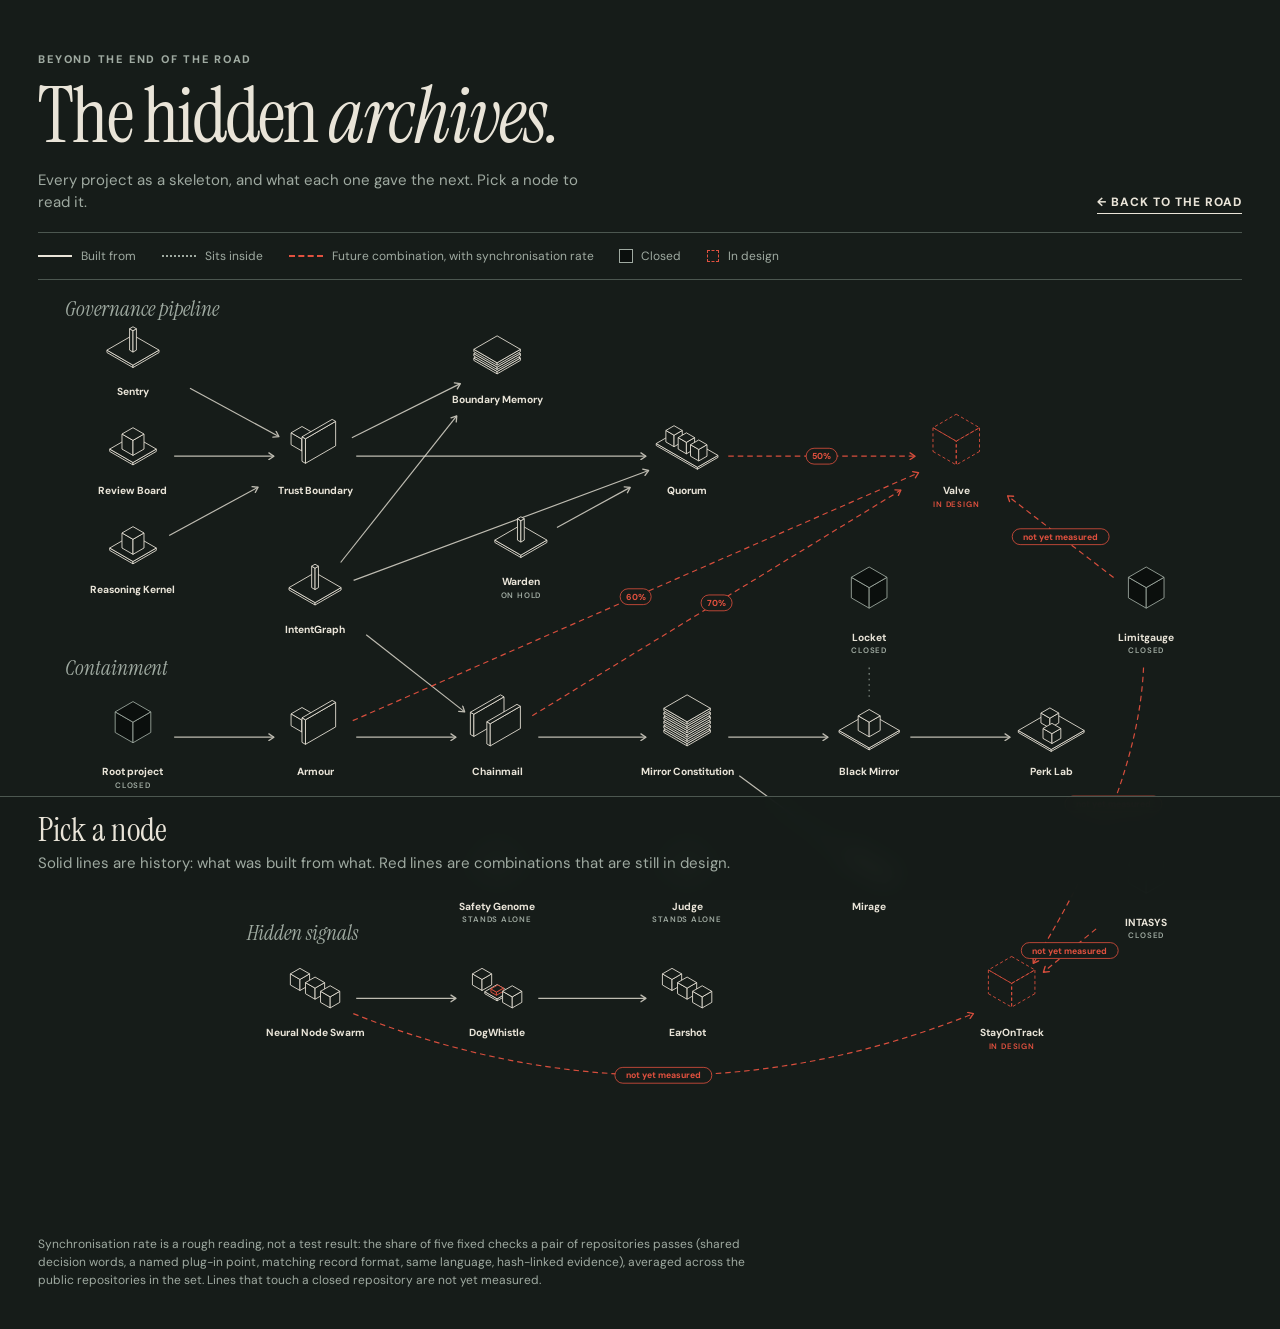
==== archives/index.html @ a4998547 "Add the hidden archives map, the siren button and the rewind - New page at /archives/: every project" ====
<!doctype html>
<html lang="en"><head><meta charset="utf-8"><meta name="viewport" content="width=device-width,initial-scale=1"><title>The hidden archives — Rick Clinton</title>
<meta name="description" content="How the projects connect: what was built from what, and what is still in design."><meta name="robots" content="noindex">
<link rel="icon" type="image/png" href="../favicon.png">
<link rel="preconnect" href="https://fonts.googleapis.com"><link rel="preconnect" href="https://fonts.gstatic.com" crossorigin><link href="https://fonts.googleapis.com/css2?family=DM+Sans:wght@400;500;600;700;800&family=Instrument+Serif:ital@0;1&display=swap" rel="stylesheet">
<style>
:root{--bg:#161C19;--panel:#1E2724;--bone:#E9E4D8;--soft:#9FAAA1;--line:#4C5750;--red:#E2513F;--serif:"Instrument Serif",Georgia,serif;--sans:"DM Sans",Arial,sans-serif}
*{box-sizing:border-box}html{background:var(--bg)}body{margin:0;color:var(--bone);font:400 15px/1.5 var(--sans);-webkit-font-smoothing:antialiased}
a{color:inherit}.wrap{max-width:1560px;margin:0 auto;padding:0 clamp(18px,3vw,40px)}
header{padding:clamp(28px,4vw,56px) 0 18px;display:grid;grid-template-columns:minmax(0,1fr) auto;gap:24px;align-items:end}
.kicker{font-size:11px;font-weight:800;letter-spacing:.16em;text-transform:uppercase;color:var(--soft);margin:0 0 12px}
h1{font:400 clamp(40px,6vw,84px)/.95 var(--serif);letter-spacing:-.025em;margin:0}h1 em{font-style:italic}
.lede{max-width:54ch;color:var(--soft);margin:16px 0 0}
.back{font-size:12px;font-weight:800;letter-spacing:.08em;text-transform:uppercase;text-decoration:none;border-bottom:1px solid currentColor;padding-bottom:2px;white-space:nowrap}.back:hover{color:var(--red)}
.legend{display:flex;flex-wrap:wrap;gap:8px 26px;padding:14px 0;border-top:1px solid var(--line);border-bottom:1px solid var(--line);font-size:12px;color:var(--soft)}
.legend span{display:inline-flex;align-items:center;gap:9px}.legend i{display:inline-block;width:34px;height:0;border-top:2px solid var(--bone)}
.legend i.red{border-top:2px dashed var(--red)}.legend i.dot{border-top:2px dotted var(--soft)}.legend i.sq{width:12px;height:12px;border:0;background:#0B0F0D;outline:1px solid var(--soft)}.legend i.pl{width:12px;height:12px;border:1.5px dashed var(--red)}
.stage{overflow-x:auto;margin:6px 0 0;-webkit-overflow-scrolling:touch}
svg.map{display:block;width:100%;min-width:1040px;height:auto}
.bone{fill:var(--bg);stroke:var(--bone);stroke-width:1.1;stroke-linejoin:round}.bone.hot{stroke:var(--red)}
.bone.shut{fill:#0B0F0D;stroke:var(--soft)}.bone.plan{fill:none;stroke:var(--red);stroke-dasharray:4 3}
.edge{fill:none;stroke:var(--bone);stroke-width:1.5;opacity:.8}.edge.inside{stroke:var(--soft);stroke-dasharray:2 5}
.edge.plan{stroke:var(--red);stroke-dasharray:7 5;opacity:.95}
.rate-bg{fill:var(--bg);stroke:var(--red);stroke-width:1}.rate{font:700 11px var(--sans);fill:var(--red)}
.name{font:700 13px var(--sans);fill:var(--bone)}.tag{font:600 10px var(--sans);fill:var(--soft);letter-spacing:.1em;text-transform:uppercase}
.node.plan .tag{fill:var(--red)}.thread{font:400 26px var(--serif);fill:var(--soft);font-style:italic}
.hit{fill:transparent}.node{cursor:pointer;outline:none}
.node:hover .bone:not(.shut),.node:focus-visible .bone:not(.shut),.node.is-on .bone:not(.shut){stroke-width:1.9}
.node:focus-visible .hit,.node.is-on .hit{stroke:var(--soft);stroke-width:1;stroke-dasharray:3 4}
.map.has-focus .node:not(.is-on):not(.is-near),.map.has-focus .edge:not(.is-near),.map.has-focus .planned:not(.is-near){opacity:.22}
.node,.edge,.planned{transition:opacity .25s ease}
.readout{position:sticky;bottom:0;background:rgba(22,28,25,.94);backdrop-filter:blur(10px);border-top:1px solid var(--line);padding:16px 0 20px;min-height:104px}
.readout .wrap{display:grid;grid-template-columns:minmax(0,1fr) auto;gap:8px 28px;align-items:center}
.readout h2{font:400 clamp(24px,2.6vw,34px)/1.05 var(--serif);margin:0}.readout h2 small{font:700 10px var(--sans);letter-spacing:.12em;text-transform:uppercase;color:var(--soft);margin-left:12px;vertical-align:middle}
.readout p{margin:4px 0 0;color:var(--soft);max-width:80ch}.readout a{font-size:12px;font-weight:800;letter-spacing:.08em;text-transform:uppercase;text-decoration:none;border-bottom:1px solid currentColor;padding-bottom:2px;white-space:nowrap}.readout a:hover{color:var(--red)}
.readout a[hidden]{display:none}
footer{padding:22px 0 40px;color:var(--soft);font-size:12px;max-width:92ch}
@media (prefers-reduced-motion:no-preference){.node{animation:rise .6s cubic-bezier(.2,.8,.2,1) both;animation-delay:calc(var(--i)*38ms)}@keyframes rise{from{opacity:0;transform:translateY(10px)}to{opacity:1;transform:none}}}
@media(max-width:640px){header{grid-template-columns:1fr}.readout .wrap{grid-template-columns:1fr}}
</style></head><body>
<div class="wrap"><header><div><p class="kicker">Beyond the end of the road</p><h1>The hidden <em>archives.</em></h1>
<p class="lede">Every project as a skeleton, and what each one gave the next. Pick a node to read it.</p></div><a class="back" href="../">← Back to the road</a></header>
<div class="legend"><span><i></i>Built from</span><span><i class="dot"></i>Sits inside</span><span><i class="red"></i>Future combination, with synchronisation rate</span><span><i class="sq"></i>Closed</span><span><i class="pl"></i>In design</span></div></div>
<div class="wrap"><div class="stage"><svg class="map" viewBox="0 0 1520 1040" role="group" aria-label="Map of how the projects connect">
<defs><marker id="arr" viewBox="0 0 10 10" refX="8" refY="5" markerWidth="7" markerHeight="7" orient="auto"><path d="M2 1L8 5L2 9" fill="none" stroke="#E9E4D8" stroke-width="1.6" stroke-linecap="round" stroke-linejoin="round"/></marker>
<marker id="arr-red" viewBox="0 0 10 10" refX="8" refY="5" markerWidth="7" markerHeight="7" orient="auto"><path d="M2 1L8 5L2 9" fill="none" stroke="#E2513F" stroke-width="1.6" stroke-linecap="round" stroke-linejoin="round"/></marker></defs>
<text class="thread" x="34" y="38">Governance pipeline</text><text class="thread" x="34" y="492">Containment</text><text class="thread" x="264" y="826">Hidden signals</text>
<line class="edge built" data-a="sentry" data-b="trust" x1="192.0" y1="129.2" x2="304.3" y2="190.2" marker-end="url(#arr)"/>
<line class="edge built" data-a="review" data-b="trust" x1="172.0" y1="215.0" x2="298.0" y2="215.0" marker-end="url(#arr)"/>
<line class="edge built" data-a="kernel" data-b="trust" x1="165.7" y1="315.2" x2="278.0" y2="254.2" marker-end="url(#arr)"/>
<line class="edge built" data-a="trust" data-b="memory" x1="396.5" y1="191.7" x2="533.5" y2="123.3" marker-end="url(#arr)"/>
<line class="edge built" data-a="intent" data-b="memory" x1="382.3" y1="349.3" x2="529.0" y2="164.2" marker-end="url(#arr)"/>
<line class="edge built" data-a="trust" data-b="quorum" x1="402.0" y1="215.0" x2="768.0" y2="215.0" marker-end="url(#arr)"/>
<line class="edge built" data-a="intent" data-b="quorum" x1="398.7" y1="371.9" x2="771.3" y2="233.1" marker-end="url(#arr)"/>
<line class="edge built" data-a="warden" data-b="quorum" x1="655.6" y1="305.0" x2="748.1" y2="254.4" marker-end="url(#arr)"/>
<line class="edge built" data-a="root" data-b="armour" x1="172.0" y1="570.0" x2="298.0" y2="570.0" marker-end="url(#arr)"/>
<line class="edge built" data-a="armour" data-b="chainmail" x1="402.0" y1="570.0" x2="528.0" y2="570.0" marker-end="url(#arr)"/>
<line class="edge built" data-a="intent" data-b="chainmail" x1="414.6" y1="440.5" x2="539.0" y2="538.0" marker-end="url(#arr)"/>
<line class="edge built" data-a="chainmail" data-b="constitution" x1="632.0" y1="570.0" x2="768.0" y2="570.0" marker-end="url(#arr)"/>
<line class="edge built" data-a="constitution" data-b="blackmirror" x1="872.0" y1="570.0" x2="998.0" y2="570.0" marker-end="url(#arr)"/>
<line class="edge built" data-a="blackmirror" data-b="perk" x1="1102.0" y1="570.0" x2="1228.0" y2="570.0" marker-end="url(#arr)"/>
<line class="edge built" data-a="constitution" data-b="mirage" x1="885.9" y1="618.7" x2="1008.2" y2="709.1" marker-end="url(#arr)"/>
<line class="edge built" data-a="swarm" data-b="dogwhistle" x1="402.0" y1="900.0" x2="528.0" y2="900.0" marker-end="url(#arr)"/>
<line class="edge built" data-a="dogwhistle" data-b="earshot" x1="632.0" y1="900.0" x2="768.0" y2="900.0" marker-end="url(#arr)"/>
<line class="edge inside" data-a="locket" data-b="blackmirror" x1="1050.0" y1="482.0" x2="1050.0" y2="520.0"/>
<g class="planned" data-a="quorum" data-b="valve"><path class="edge plan" d="M872.0 215.0 L1108.0 215.0" marker-end="url(#arr-red)"/><rect class="rate-bg" x="970.4" y="205.0" width="39.2" height="20" rx="10"/><text class="rate" x="990.0" y="219.0" text-anchor="middle">50%</text></g>
<g class="planned" data-a="armour" data-b="valve"><path class="edge plan" d="M397.6 549.1 L1112.4 235.9" marker-end="url(#arr-red)"/><rect class="rate-bg" x="735.4" y="382.5" width="39.2" height="20" rx="10"/><text class="rate" x="755.0" y="396.5" text-anchor="middle">60%</text></g>
<g class="planned" data-a="chainmail" data-b="valve"><path class="edge plan" d="M624.4 542.9 L1090.1 257.8" marker-end="url(#arr-red)"/><rect class="rate-bg" x="837.6" y="390.3" width="39.2" height="20" rx="10"/><text class="rate" x="857.2" y="404.3" text-anchor="middle">70%</text></g>
<g class="planned" data-a="limitgauge" data-b="valve"><path class="edge plan" d="M1358.8 368.3 L1224.9 265.1" marker-end="url(#arr-red)"/><rect class="rate-bg" x="1230.7" y="306.7" width="122.4" height="20" rx="10"/><text class="rate" x="1291.9" y="320.7" text-anchor="middle">not yet measured</text></g>
<g class="planned" data-a="limitgauge" data-b="stayontrack"><path class="edge plan" d="M1396.6 481.9 Q1390 640 1257.3 855.7" marker-end="url(#arr-red)"/><rect class="rate-bg" x="1297.3" y="644.4" width="122.4" height="20" rx="10"/><text class="rate" x="1358.5" y="658.4" text-anchor="middle">not yet measured</text></g>
<g class="planned" data-a="intasys" data-b="stayontrack"><path class="edge plan" d="M1336.7 812.1 L1270.1 866.9" marker-end="url(#arr-red)"/><rect class="rate-bg" x="1242.2" y="829.5" width="122.4" height="20" rx="10"/><text class="rate" x="1303.4" y="843.5" text-anchor="middle">not yet measured</text></g>
<g class="planned" data-a="swarm" data-b="stayontrack"><path class="edge plan" d="M398.3 919.2 Q790 1075 1181.7 919.2" marker-end="url(#arr-red)"/><rect class="rate-bg" x="728.8" y="987.1" width="122.4" height="20" rx="10"/><text class="rate" x="790.0" y="1001.1" text-anchor="middle">not yet measured</text></g>
<g class="node open" tabindex="0" role="button" aria-label="Sentry: A narrow, cheap check for prompt-injection patterns." data-key="sentry" data-name="Sentry" data-note="A narrow, cheap check for prompt-injection patterns." data-href="https://github.com/Rick-Clinton-jpg/Sentry" data-tag="" style="--i:0"><circle class="hit" cx="120" cy="90" r="56"/><polygon class="bone " points="87.1,84.0 120.0,103.0 120.0,100.0 87.1,81.0"/><polygon class="bone " points="152.9,84.0 120.0,103.0 120.0,100.0 152.9,81.0"/><polygon class="bone " points="120.0,62.0 152.9,81.0 120.0,100.0 87.1,81.0"/><polygon class="bone " points="115.7,81.0 120.0,83.5 120.0,56.5 115.7,54.0"/><polygon class="bone " points="124.3,81.0 120.0,83.5 120.0,56.5 124.3,54.0"/><polygon class="bone " points="120.0,51.5 124.3,54.0 120.0,56.5 115.7,54.0"/><text class="name" x="120" y="138" text-anchor="middle">Sentry</text></g>
<g class="node open" tabindex="0" role="button" aria-label="Review Board: A six-stage manual review process after the automatic trigger failed." data-key="review" data-name="Review Board" data-note="A six-stage manual review process after the automatic trigger failed." data-href="https://github.com/Rick-Clinton-jpg/Review-Board" data-tag="" style="--i:1"><circle class="hit" cx="120" cy="215" r="56"/><polygon class="bone " points="90.6,209.0 120.0,226.0 120.0,223.0 90.6,206.0"/><polygon class="bone " points="149.4,209.0 120.0,226.0 120.0,223.0 149.4,206.0"/><polygon class="bone " points="120.0,189.0 149.4,206.0 120.0,223.0 90.6,206.0"/><polygon class="bone " points="106.1,206.0 120.0,214.0 120.0,195.0 106.1,187.0"/><polygon class="bone " points="133.9,206.0 120.0,214.0 120.0,195.0 133.9,187.0"/><polygon class="bone " points="120.0,179.0 133.9,187.0 120.0,195.0 106.1,187.0"/><text class="name" x="120" y="263" text-anchor="middle">Review Board</text></g>
<g class="node open" tabindex="0" role="button" aria-label="Reasoning Kernel: A graph that will not let a conclusion outrank its support." data-key="kernel" data-name="Reasoning Kernel" data-note="A graph that will not let a conclusion outrank its support." data-href="https://github.com/Rick-Clinton-jpg/reasoning-kernel" data-tag="" style="--i:2"><circle class="hit" cx="120" cy="340" r="56"/><polygon class="bone " points="90.6,334.0 120.0,351.0 120.0,348.0 90.6,331.0"/><polygon class="bone " points="149.4,334.0 120.0,351.0 120.0,348.0 149.4,331.0"/><polygon class="bone " points="120.0,314.0 149.4,331.0 120.0,348.0 90.6,331.0"/><polygon class="bone " points="106.1,331.0 120.0,339.0 120.0,320.0 106.1,312.0"/><polygon class="bone " points="133.9,331.0 120.0,339.0 120.0,320.0 133.9,312.0"/><polygon class="bone " points="120.0,304.0 133.9,312.0 120.0,320.0 106.1,312.0"/><text class="name" x="120" y="388" text-anchor="middle">Reasoning Kernel</text></g>
<g class="node open" tabindex="0" role="button" aria-label="Trust Boundary: Connects checks without blending them into one score." data-key="trust" data-name="Trust Boundary" data-note="Connects checks without blending them into one score." data-href="https://github.com/Rick-Clinton-jpg/trust-boundary" data-tag="" style="--i:3"><circle class="hit" cx="350" cy="215" r="56"/><polygon class="bone " points="319.7,200.5 333.5,208.5 333.5,193.5 319.7,185.5"/><polygon class="bone " points="347.4,200.5 333.5,208.5 333.5,193.5 347.4,185.5"/><polygon class="bone " points="333.5,177.5 347.4,185.5 333.5,193.5 319.7,185.5"/><polygon class="bone " points="333.5,221.5 337.9,224.0 337.9,193.0 333.5,190.5"/><polygon class="bone " points="376.0,202.0 337.9,224.0 337.9,193.0 376.0,171.0"/><polygon class="bone " points="371.6,168.5 376.0,171.0 337.9,193.0 333.5,190.5"/><text class="name" x="350" y="263" text-anchor="middle">Trust Boundary</text></g>
<g class="node open" tabindex="0" role="button" aria-label="Boundary Memory: An early attempt to retain boundary events across checks." data-key="memory" data-name="Boundary Memory" data-note="An early attempt to retain boundary events across checks." data-href="https://github.com/Rick-Clinton-jpg/Boundary-Memory-" data-tag="" style="--i:4"><circle class="hit" cx="580" cy="100" r="56"/><polygon class="bone " points="550.6,94.0 580.0,111.0 580.0,108.0 550.6,91.0"/><polygon class="bone " points="609.4,94.0 580.0,111.0 580.0,108.0 609.4,91.0"/><polygon class="bone " points="580.0,74.0 609.4,91.0 580.0,108.0 550.6,91.0"/><polygon class="bone " points="550.6,88.5 580.0,105.5 580.0,102.5 550.6,85.5"/><polygon class="bone " points="609.4,88.5 580.0,105.5 580.0,102.5 609.4,85.5"/><polygon class="bone " points="580.0,68.5 609.4,85.5 580.0,102.5 550.6,85.5"/><polygon class="bone " points="550.6,83.0 580.0,100.0 580.0,97.0 550.6,80.0"/><polygon class="bone " points="609.4,83.0 580.0,100.0 580.0,97.0 609.4,80.0"/><polygon class="bone " points="580.0,63.0 609.4,80.0 580.0,97.0 550.6,80.0"/><text class="name" x="580" y="148" text-anchor="middle">Boundary Memory</text></g>
<g class="node open" tabindex="0" role="button" aria-label="IntentGraph: Looks for a rejected objective returning in different words." data-key="intent" data-name="IntentGraph" data-note="Looks for a rejected objective returning in different words." data-href="https://github.com/Rick-Clinton-jpg/intent-layer" data-tag="" style="--i:5"><circle class="hit" cx="350" cy="390" r="56"/><polygon class="bone " points="317.1,384.0 350.0,403.0 350.0,400.0 317.1,381.0"/><polygon class="bone " points="382.9,384.0 350.0,403.0 350.0,400.0 382.9,381.0"/><polygon class="bone " points="350.0,362.0 382.9,381.0 350.0,400.0 317.1,381.0"/><polygon class="bone " points="345.7,381.0 350.0,383.5 350.0,356.5 345.7,354.0"/><polygon class="bone " points="354.3,381.0 350.0,383.5 350.0,356.5 354.3,354.0"/><polygon class="bone " points="350.0,351.5 354.3,354.0 350.0,356.5 345.7,354.0"/><text class="name" x="350" y="438" text-anchor="middle">IntentGraph</text></g>
<g class="node open" tabindex="0" role="button" aria-label="Warden: A direction-finding experiment that failed its main test." data-key="warden" data-name="Warden" data-note="A direction-finding experiment that failed its main test." data-href="https://github.com/Rick-Clinton-jpg/warden" data-tag="on hold" style="--i:6"><circle class="hit" cx="610" cy="330" r="56"/><polygon class="bone " points="577.1,324.0 610.0,343.0 610.0,340.0 577.1,321.0"/><polygon class="bone " points="642.9,324.0 610.0,343.0 610.0,340.0 642.9,321.0"/><polygon class="bone " points="610.0,302.0 642.9,321.0 610.0,340.0 577.1,321.0"/><polygon class="bone " points="605.7,321.0 610.0,323.5 610.0,296.5 605.7,294.0"/><polygon class="bone " points="614.3,321.0 610.0,323.5 610.0,296.5 614.3,294.0"/><polygon class="bone " points="610.0,291.5 614.3,294.0 610.0,296.5 605.7,294.0"/><text class="name" x="610" y="378" text-anchor="middle">Warden</text><text class="tag" x="610" y="394" text-anchor="middle">on hold</text></g>
<g class="node open" tabindex="0" role="button" aria-label="Quorum: A code-writing agent can propose a patch; the gate decides what happens next. Runs the earlier checks as one pipeline." data-key="quorum" data-name="Quorum" data-note="A code-writing agent can propose a patch; the gate decides what happens next. Runs the earlier checks as one pipeline." data-href="https://github.com/Rick-Clinton-jpg/Quorum" data-tag="" style="--i:7"><circle class="hit" cx="820" cy="215" r="56"/><polygon class="bone " points="781.0,201.5 833.0,231.5 833.0,229.0 781.0,199.0"/><polygon class="bone " points="859.0,216.5 833.0,231.5 833.0,229.0 859.0,214.0"/><polygon class="bone " points="807.0,184.0 859.0,214.0 833.0,229.0 781.0,199.0"/><polygon class="bone " points="793.2,197.0 803.5,203.0 803.5,188.5 793.2,182.5"/><polygon class="bone " points="813.9,197.0 803.5,203.0 803.5,188.5 813.9,182.5"/><polygon class="bone " points="803.5,176.5 813.9,182.5 803.5,188.5 793.2,182.5"/><polygon class="bone " points="808.7,206.0 819.1,212.0 819.1,197.5 808.7,191.5"/><polygon class="bone " points="829.5,206.0 819.1,212.0 819.1,197.5 829.5,191.5"/><polygon class="bone " points="819.1,185.5 829.5,191.5 819.1,197.5 808.7,191.5"/><polygon class="bone " points="824.3,215.0 834.7,221.0 834.7,206.5 824.3,200.5"/><polygon class="bone " points="845.1,215.0 834.7,221.0 834.7,206.5 845.1,200.5"/><polygon class="bone " points="834.7,194.5 845.1,200.5 834.7,206.5 824.3,200.5"/><text class="name" x="820" y="263" text-anchor="middle">Quorum</text></g>
<g class="node closed" tabindex="0" role="button" aria-label="Root project: A local model that could edit one small folder of its own skills. Every edit had to pass a gate. The gate became Armour." data-key="root" data-name="Root project" data-note="A local model that could edit one small folder of its own skills. Every edit had to pass a gate. The gate became Armour." data-href="" data-tag="closed" style="--i:8"><circle class="hit" cx="120" cy="570" r="56"/><polygon class="bone shut" points="97.5,564.0 120.0,577.0 120.0,551.0 97.5,538.0"/><polygon class="bone shut" points="142.5,564.0 120.0,577.0 120.0,551.0 142.5,538.0"/><polygon class="bone shut" points="120.0,525.0 142.5,538.0 120.0,551.0 97.5,538.0"/><text class="name" x="120" y="618" text-anchor="middle">Root project</text><text class="tag" x="120" y="634" text-anchor="middle">closed</text></g>
<g class="node open" tabindex="0" role="button" aria-label="Armour: A decision before an agent action, made outside the agent." data-key="armour" data-name="Armour" data-note="A decision before an agent action, made outside the agent." data-href="https://github.com/Rick-Clinton-jpg/Armour" data-tag="" style="--i:9"><circle class="hit" cx="350" cy="570" r="56"/><polygon class="bone " points="319.7,555.5 333.5,563.5 333.5,548.5 319.7,540.5"/><polygon class="bone " points="347.4,555.5 333.5,563.5 333.5,548.5 347.4,540.5"/><polygon class="bone " points="333.5,532.5 347.4,540.5 333.5,548.5 319.7,540.5"/><polygon class="bone " points="333.5,576.5 337.9,579.0 337.9,548.0 333.5,545.5"/><polygon class="bone " points="376.0,557.0 337.9,579.0 337.9,548.0 376.0,526.0"/><polygon class="bone " points="371.6,523.5 376.0,526.0 337.9,548.0 333.5,545.5"/><text class="name" x="350" y="618" text-anchor="middle">Armour</text></g>
<g class="node open" tabindex="0" role="button" aria-label="Chainmail: A boundary for authority across many agents. The same idea as Armour, at a larger scope." data-key="chainmail" data-name="Chainmail" data-note="A boundary for authority across many agents. The same idea as Armour, at a larger scope." data-href="https://github.com/Rick-Clinton-jpg/Chainmail" data-tag="" style="--i:10"><circle class="hit" cx="580" cy="570" r="56"/><polygon class="bone " points="546.2,566.5 550.6,569.0 550.6,541.0 546.2,538.5"/><polygon class="bone " points="588.7,547.0 550.6,569.0 550.6,541.0 588.7,519.0"/><polygon class="bone " points="584.3,516.5 588.7,519.0 550.6,541.0 546.2,538.5"/><polygon class="bone " points="567.0,578.5 571.3,581.0 571.3,553.0 567.0,550.5"/><polygon class="bone " points="609.4,559.0 571.3,581.0 571.3,553.0 609.4,531.0"/><polygon class="bone " points="605.1,528.5 609.4,531.0 571.3,553.0 567.0,550.5"/><text class="name" x="580" y="618" text-anchor="middle">Chainmail</text></g>
<g class="node open" tabindex="0" role="button" aria-label="Mirror Constitution: Turns containment rules into executable checks. Six articles." data-key="constitution" data-name="Mirror Constitution" data-note="Turns containment rules into executable checks. Six articles." data-href="https://github.com/Rick-Clinton-jpg/Mirror-Constitution" data-tag="" style="--i:11"><circle class="hit" cx="820" cy="570" r="56"/><polygon class="bone " points="790.6,564.0 820.0,581.0 820.0,578.0 790.6,561.0"/><polygon class="bone " points="849.4,564.0 820.0,581.0 820.0,578.0 849.4,561.0"/><polygon class="bone " points="820.0,544.0 849.4,561.0 820.0,578.0 790.6,561.0"/><polygon class="bone " points="790.6,558.5 820.0,575.5 820.0,572.5 790.6,555.5"/><polygon class="bone " points="849.4,558.5 820.0,575.5 820.0,572.5 849.4,555.5"/><polygon class="bone " points="820.0,538.5 849.4,555.5 820.0,572.5 790.6,555.5"/><polygon class="bone " points="790.6,553.0 820.0,570.0 820.0,567.0 790.6,550.0"/><polygon class="bone " points="849.4,553.0 820.0,570.0 820.0,567.0 849.4,550.0"/><polygon class="bone " points="820.0,533.0 849.4,550.0 820.0,567.0 790.6,550.0"/><polygon class="bone " points="790.6,547.5 820.0,564.5 820.0,561.5 790.6,544.5"/><polygon class="bone " points="849.4,547.5 820.0,564.5 820.0,561.5 849.4,544.5"/><polygon class="bone " points="820.0,527.5 849.4,544.5 820.0,561.5 790.6,544.5"/><polygon class="bone " points="790.6,542.0 820.0,559.0 820.0,556.0 790.6,539.0"/><polygon class="bone " points="849.4,542.0 820.0,559.0 820.0,556.0 849.4,539.0"/><polygon class="bone " points="820.0,522.0 849.4,539.0 820.0,556.0 790.6,539.0"/><polygon class="bone " points="790.6,536.5 820.0,553.5 820.0,550.5 790.6,533.5"/><polygon class="bone " points="849.4,536.5 820.0,553.5 820.0,550.5 849.4,533.5"/><polygon class="bone " points="820.0,516.5 849.4,533.5 820.0,550.5 790.6,533.5"/><text class="name" x="820" y="618" text-anchor="middle">Mirror Constitution</text></g>
<g class="node open" tabindex="0" role="button" aria-label="Black Mirror: A Linux research prototype for observing agent actions under containment." data-key="blackmirror" data-name="Black Mirror" data-note="A Linux research prototype for observing agent actions under containment." data-href="https://github.com/Rick-Clinton-jpg/Black-Mirror" data-tag="" style="--i:12"><circle class="hit" cx="1050" cy="570" r="56"/><polygon class="bone " points="1011.9,564.0 1050.0,586.0 1050.0,583.5 1011.9,561.5"/><polygon class="bone " points="1088.1,564.0 1050.0,586.0 1050.0,583.5 1088.1,561.5"/><polygon class="bone " points="1050.0,539.5 1088.1,561.5 1050.0,583.5 1011.9,561.5"/><polygon class="bone " points="1036.1,561.5 1050.0,569.5 1050.0,551.0 1036.1,543.0"/><polygon class="bone " points="1063.9,561.5 1050.0,569.5 1050.0,551.0 1063.9,543.0"/><polygon class="bone " points="1050.0,535.0 1063.9,543.0 1050.0,551.0 1036.1,543.0"/><text class="name" x="1050" y="618" text-anchor="middle">Black Mirror</text></g>
<g class="node open" tabindex="0" role="button" aria-label="Perk Lab: What does an agent do when resources appear, become useful, then vanish?" data-key="perk" data-name="Perk Lab" data-note="What does an agent do when resources appear, become useful, then vanish?" data-href="https://github.com/Rick-Clinton-jpg/Black-Mirror-Perk-Lab" data-tag="" style="--i:13"><circle class="hit" cx="1280" cy="570" r="56"/><polygon class="bone " points="1238.4,564.0 1280.0,588.0 1280.0,585.5 1238.4,561.5"/><polygon class="bone " points="1321.6,564.0 1280.0,588.0 1280.0,585.5 1321.6,561.5"/><polygon class="bone " points="1280.0,537.5 1321.6,561.5 1280.0,585.5 1238.4,561.5"/><polygon class="bone " points="1267.0,552.0 1278.3,558.5 1278.3,546.0 1267.0,539.5"/><polygon class="bone " points="1289.5,552.0 1278.3,558.5 1278.3,546.0 1289.5,539.5"/><polygon class="bone " points="1278.3,533.0 1289.5,539.5 1278.3,546.0 1267.0,539.5"/><polygon class="bone " points="1269.6,571.5 1280.9,578.0 1280.9,565.5 1269.6,559.0"/><polygon class="bone " points="1292.1,571.5 1280.9,578.0 1280.9,565.5 1292.1,559.0"/><polygon class="bone " points="1280.9,552.5 1292.1,559.0 1280.9,565.5 1269.6,559.0"/><text class="name" x="1280" y="618" text-anchor="middle">Perk Lab</text></g>
<g class="node open" tabindex="0" role="button" aria-label="Mirage: Containment evidence that a reviewer can inspect without trusting the lab that ran the test. Same root as Black Mirror, a different surface." data-key="mirage" data-name="Mirage" data-note="Containment evidence that a reviewer can inspect without trusting the lab that ran the test. Same root as Black Mirror, a different surface." data-href="https://github.com/Rick-Clinton-jpg/Mirage" data-tag="" style="--i:14"><circle class="hit" cx="1050" cy="740" r="56"/><polygon class="bone " points="1015.4,723.0 1030.9,732.0 1030.9,729.5 1015.4,720.5"/><polygon class="bone " points="1046.5,723.0 1030.9,732.0 1030.9,729.5 1046.5,720.5"/><polygon class="bone " points="1030.9,711.5 1046.5,720.5 1030.9,729.5 1015.4,720.5"/><polygon class="bone " points="1024.0,720.5 1030.9,724.5 1030.9,714.0 1024.0,710.0"/><polygon class="bone " points="1037.9,720.5 1030.9,724.5 1030.9,714.0 1037.9,710.0"/><polygon class="bone " points="1030.9,706.0 1037.9,710.0 1030.9,714.0 1024.0,710.0"/><polygon class="bone " points="1034.4,734.0 1050.0,743.0 1050.0,740.5 1034.4,731.5"/><polygon class="bone " points="1065.6,734.0 1050.0,743.0 1050.0,740.5 1065.6,731.5"/><polygon class="bone " points="1050.0,722.5 1065.6,731.5 1050.0,740.5 1034.4,731.5"/><polygon class="bone " points="1043.1,731.5 1050.0,735.5 1050.0,725.0 1043.1,721.0"/><polygon class="bone " points="1056.9,731.5 1050.0,735.5 1050.0,725.0 1056.9,721.0"/><polygon class="bone " points="1050.0,717.0 1056.9,721.0 1050.0,725.0 1043.1,721.0"/><polygon class="bone " points="1053.5,745.0 1069.1,754.0 1069.1,751.5 1053.5,742.5"/><polygon class="bone " points="1084.6,745.0 1069.1,754.0 1069.1,751.5 1084.6,742.5"/><polygon class="bone " points="1069.1,733.5 1084.6,742.5 1069.1,751.5 1053.5,742.5"/><polygon class="bone " points="1062.1,742.5 1069.1,746.5 1069.1,736.0 1062.1,732.0"/><polygon class="bone " points="1076.0,742.5 1069.1,746.5 1069.1,736.0 1076.0,732.0"/><polygon class="bone " points="1069.1,728.0 1076.0,732.0 1069.1,736.0 1062.1,732.0"/><text class="name" x="1050" y="788" text-anchor="middle">Mirage</text></g>
<g class="node closed" tabindex="0" role="button" aria-label="Locket: The watcher on the host side." data-key="locket" data-name="Locket" data-note="The watcher on the host side." data-href="" data-tag="closed" style="--i:15"><circle class="hit" cx="1050" cy="400" r="56"/><polygon class="bone shut" points="1027.5,394.0 1050.0,407.0 1050.0,381.0 1027.5,368.0"/><polygon class="bone shut" points="1072.5,394.0 1050.0,407.0 1050.0,381.0 1072.5,368.0"/><polygon class="bone shut" points="1050.0,355.0 1072.5,368.0 1050.0,381.0 1027.5,368.0"/><text class="name" x="1050" y="448" text-anchor="middle">Locket</text><text class="tag" x="1050" y="464" text-anchor="middle">closed</text></g>
<g class="node open" tabindex="0" role="button" aria-label="Judge: Checks an action without seeing the agent’s claimed goal. Built out of necessity." data-key="judge" data-name="Judge" data-note="Checks an action without seeing the agent’s claimed goal. Built out of necessity." data-href="https://github.com/Rick-Clinton-jpg/Judge" data-tag="stands alone" style="--i:16"><circle class="hit" cx="820" cy="740" r="56"/><polygon class="bone " points="790.6,734.0 820.0,751.0 820.0,748.0 790.6,731.0"/><polygon class="bone " points="849.4,734.0 820.0,751.0 820.0,748.0 849.4,731.0"/><polygon class="bone " points="820.0,714.0 849.4,731.0 820.0,748.0 790.6,731.0"/><polygon class="bone " points="806.1,731.0 820.0,739.0 820.0,720.0 806.1,712.0"/><polygon class="bone " points="833.9,731.0 820.0,739.0 820.0,720.0 833.9,712.0"/><polygon class="bone " points="820.0,704.0 833.9,712.0 820.0,720.0 806.1,712.0"/><text class="name" x="820" y="788" text-anchor="middle">Judge</text><text class="tag" x="820" y="804" text-anchor="middle">stands alone</text></g>
<g class="node open" tabindex="0" role="button" aria-label="Safety Genome: Asks whether a repaired candidate still carries the rejected defect. Built out of necessity." data-key="genome" data-name="Safety Genome" data-note="Asks whether a repaired candidate still carries the rejected defect. Built out of necessity." data-href="https://github.com/Rick-Clinton-jpg/Safety-Genome" data-tag="stands alone" style="--i:17"><circle class="hit" cx="580" cy="740" r="56"/><polygon class="bone " points="550.6,734.0 580.0,751.0 580.0,748.0 550.6,731.0"/><polygon class="bone " points="609.4,734.0 580.0,751.0 580.0,748.0 609.4,731.0"/><polygon class="bone " points="580.0,714.0 609.4,731.0 580.0,748.0 550.6,731.0"/><polygon class="bone " points="566.1,731.0 580.0,739.0 580.0,720.0 566.1,712.0"/><polygon class="bone " points="593.9,731.0 580.0,739.0 580.0,720.0 593.9,712.0"/><polygon class="bone " points="580.0,704.0 593.9,712.0 580.0,720.0 566.1,712.0"/><text class="name" x="580" y="788" text-anchor="middle">Safety Genome</text><text class="tag" x="580" y="804" text-anchor="middle">stands alone</text></g>
<g class="node open" tabindex="0" role="button" aria-label="Neural Node Swarm: Makes each agent node expire after exactly three rounds." data-key="swarm" data-name="Neural Node Swarm" data-note="Makes each agent node expire after exactly three rounds." data-href="https://github.com/Rick-Clinton-jpg/Neural-Node-Swarm-" data-tag="" style="--i:18"><circle class="hit" cx="350" cy="900" r="56"/><polygon class="bone " points="318.8,883.0 330.9,890.0 330.9,876.0 318.8,869.0"/><polygon class="bone " points="343.1,883.0 330.9,890.0 330.9,876.0 343.1,869.0"/><polygon class="bone " points="330.9,862.0 343.1,869.0 330.9,876.0 318.8,869.0"/><polygon class="bone " points="337.9,894.0 350.0,901.0 350.0,887.0 337.9,880.0"/><polygon class="bone " points="362.1,894.0 350.0,901.0 350.0,887.0 362.1,880.0"/><polygon class="bone " points="350.0,873.0 362.1,880.0 350.0,887.0 337.9,880.0"/><polygon class="bone " points="356.9,905.0 369.1,912.0 369.1,898.0 356.9,891.0"/><polygon class="bone " points="381.2,905.0 369.1,912.0 369.1,898.0 381.2,891.0"/><polygon class="bone " points="369.1,884.0 381.2,891.0 369.1,898.0 356.9,891.0"/><text class="name" x="350" y="948" text-anchor="middle">Neural Node Swarm</text></g>
<g class="node open" tabindex="0" role="button" aria-label="DogWhistle: Can a valid agent handoff carry a hidden signal that only one listener acts on?" data-key="dogwhistle" data-name="DogWhistle" data-note="Can a valid agent handoff carry a hidden signal that only one listener acts on?" data-href="https://github.com/Rick-Clinton-jpg/DogWhistle" data-tag="" style="--i:19"><circle class="hit" cx="580" cy="900" r="56"/><polygon class="bone " points="548.8,883.0 560.9,890.0 560.9,876.0 548.8,869.0"/><polygon class="bone " points="573.1,883.0 560.9,890.0 560.9,876.0 573.1,869.0"/><polygon class="bone " points="560.9,862.0 573.1,869.0 560.9,876.0 548.8,869.0"/><polygon class="bone " points="564.4,894.0 580.0,903.0 580.0,900.5 564.4,891.5"/><polygon class="bone " points="595.6,894.0 580.0,903.0 580.0,900.5 595.6,891.5"/><polygon class="bone " points="580.0,882.5 595.6,891.5 580.0,900.5 564.4,891.5"/><polygon class="bone hot" points="572.2,892.0 579.1,896.0 579.1,892.0 572.2,888.0"/><polygon class="bone hot" points="587.8,891.0 579.1,896.0 579.1,892.0 587.8,887.0"/><polygon class="bone hot" points="580.9,883.0 587.8,887.0 579.1,892.0 572.2,888.0"/><polygon class="bone " points="586.9,905.0 599.1,912.0 599.1,898.0 586.9,891.0"/><polygon class="bone " points="611.2,905.0 599.1,912.0 599.1,898.0 611.2,891.0"/><polygon class="bone " points="599.1,884.0 611.2,891.0 599.1,898.0 586.9,891.0"/><text class="name" x="580" y="948" text-anchor="middle">DogWhistle</text></g>
<g class="node open" tabindex="0" role="button" aria-label="Earshot: How far down a chain of agents does a hidden signal stay within earshot, and can oversight still hear it?" data-key="earshot" data-name="Earshot" data-note="How far down a chain of agents does a hidden signal stay within earshot, and can oversight still hear it?" data-href="https://github.com/Rick-Clinton-jpg/Earshot" data-tag="" style="--i:20"><circle class="hit" cx="820" cy="900" r="56"/><polygon class="bone " points="788.8,883.0 800.9,890.0 800.9,876.0 788.8,869.0"/><polygon class="bone " points="813.1,883.0 800.9,890.0 800.9,876.0 813.1,869.0"/><polygon class="bone " points="800.9,862.0 813.1,869.0 800.9,876.0 788.8,869.0"/><polygon class="bone " points="807.9,894.0 820.0,901.0 820.0,887.0 807.9,880.0"/><polygon class="bone " points="832.1,894.0 820.0,901.0 820.0,887.0 832.1,880.0"/><polygon class="bone " points="820.0,873.0 832.1,880.0 820.0,887.0 807.9,880.0"/><polygon class="bone " points="826.9,905.0 839.1,912.0 839.1,898.0 826.9,891.0"/><polygon class="bone " points="851.2,905.0 839.1,912.0 839.1,898.0 851.2,891.0"/><polygon class="bone " points="839.1,884.0 851.2,891.0 839.1,898.0 826.9,891.0"/><text class="name" x="820" y="948" text-anchor="middle">Earshot</text></g>
<g class="node closed" tabindex="0" role="button" aria-label="Limitgauge: Checks the action, not the promise." data-key="limitgauge" data-name="Limitgauge" data-note="Checks the action, not the promise." data-href="" data-tag="closed" style="--i:21"><circle class="hit" cx="1400" cy="400" r="56"/><polygon class="bone shut" points="1377.5,394.0 1400.0,407.0 1400.0,381.0 1377.5,368.0"/><polygon class="bone shut" points="1422.5,394.0 1400.0,407.0 1400.0,381.0 1422.5,368.0"/><polygon class="bone shut" points="1400.0,355.0 1422.5,368.0 1400.0,381.0 1377.5,368.0"/><text class="name" x="1400" y="448" text-anchor="middle">Limitgauge</text><text class="tag" x="1400" y="464" text-anchor="middle">closed</text></g>
<g class="node closed" tabindex="0" role="button" aria-label="INTASYS: Agree on the intent before anything is built." data-key="intasys" data-name="INTASYS" data-note="Agree on the intent before anything is built." data-href="" data-tag="closed" style="--i:22"><circle class="hit" cx="1400" cy="760" r="56"/><polygon class="bone shut" points="1377.5,754.0 1400.0,767.0 1400.0,741.0 1377.5,728.0"/><polygon class="bone shut" points="1422.5,754.0 1400.0,767.0 1400.0,741.0 1422.5,728.0"/><polygon class="bone shut" points="1400.0,715.0 1422.5,728.0 1400.0,741.0 1377.5,728.0"/><text class="name" x="1400" y="808" text-anchor="middle">INTASYS</text><text class="tag" x="1400" y="824" text-anchor="middle">closed</text></g>
<g class="node plan" tabindex="0" role="button" aria-label="Valve: A future combination of Quorum, Armour, Chainmail and Limitgauge." data-key="valve" data-name="Valve" data-note="A future combination of Quorum, Armour, Chainmail and Limitgauge." data-href="" data-tag="in design" style="--i:23"><circle class="hit" cx="1160" cy="215" r="56"/><polygon class="bone plan" points="1130.6,209.0 1160.0,226.0 1160.0,196.0 1130.6,179.0"/><polygon class="bone plan" points="1189.4,209.0 1160.0,226.0 1160.0,196.0 1189.4,179.0"/><polygon class="bone plan" points="1160.0,162.0 1189.4,179.0 1160.0,196.0 1130.6,179.0"/><text class="name" x="1160" y="263" text-anchor="middle">Valve</text><text class="tag" x="1160" y="279" text-anchor="middle">in design</text></g>
<g class="node plan" tabindex="0" role="button" aria-label="StayOnTrack: Coordinates short-lived AI workers around a stable, user-approved roadmap." data-key="stayontrack" data-name="StayOnTrack" data-note="Coordinates short-lived AI workers around a stable, user-approved roadmap." data-href="" data-tag="in design" style="--i:24"><circle class="hit" cx="1230" cy="900" r="56"/><polygon class="bone plan" points="1200.6,894.0 1230.0,911.0 1230.0,881.0 1200.6,864.0"/><polygon class="bone plan" points="1259.4,894.0 1230.0,911.0 1230.0,881.0 1259.4,864.0"/><polygon class="bone plan" points="1230.0,847.0 1259.4,864.0 1230.0,881.0 1200.6,864.0"/><text class="name" x="1230" y="948" text-anchor="middle">StayOnTrack</text><text class="tag" x="1230" y="964" text-anchor="middle">in design</text></g>
</svg></div></div>
<div class="readout" aria-live="polite"><div class="wrap"><div><h2 id="r-name">Pick a node<small id="r-tag"></small></h2><p id="r-note">Solid lines are history: what was built from what. Red lines are combinations that are still in design.</p></div><a id="r-link" href="#" target="_blank" rel="noopener" hidden>Open repository ↗</a></div></div>
<div class="wrap"><footer>Synchronisation rate is a rough reading, not a test result: the share of five fixed checks a pair of repositories passes (shared decision words, a named plug-in point, matching record format, same language, hash-linked evidence), averaged across the public repositories in the set. Lines that touch a closed repository are not yet measured.</footer></div>
<script>
(() => {
  const map = document.querySelector('.map'), nodes = Array.from(map.querySelectorAll('.node'));
  const links = Array.from(map.querySelectorAll('[data-a]'));
  const name = document.getElementById('r-name'), note = document.getElementById('r-note'), link = document.getElementById('r-link');
  let pinned = null;
  function show(node) {
    nodes.forEach(n => n.classList.remove('is-on', 'is-near'));
    links.forEach(l => l.classList.remove('is-near'));
    if (!node) { map.classList.remove('has-focus'); return; }
    const key = node.dataset.key;
    node.classList.add('is-on'); map.classList.add('has-focus');
    links.forEach(l => {
      if (l.dataset.a !== key && l.dataset.b !== key) return;
      l.classList.add('is-near');
      const other = map.querySelector('.node[data-key="' + (l.dataset.a === key ? l.dataset.b : l.dataset.a) + '"]');
      if (other) other.classList.add('is-near');
    });
    name.firstChild.nodeValue = node.dataset.name;
    name.querySelector('small').textContent = node.dataset.tag;
    note.textContent = node.dataset.note;
    if (node.dataset.href) { link.href = node.dataset.href; link.hidden = false; } else link.hidden = true;
  }
  nodes.forEach(node => {
    node.addEventListener('pointerenter', () => { if (!pinned) show(node); });
    node.addEventListener('pointerleave', () => { if (!pinned) show(null); });
    node.addEventListener('focus', () => show(node));
    node.addEventListener('click', event => { event.stopPropagation(); pinned = pinned === node ? null : node; show(node); });
    node.addEventListener('keydown', event => { if (event.key === 'Enter' || event.key === ' ') { event.preventDefault(); node.click(); } });
  });
  document.addEventListener('click', () => { pinned = null; show(null); });
})();
</script></body></html>
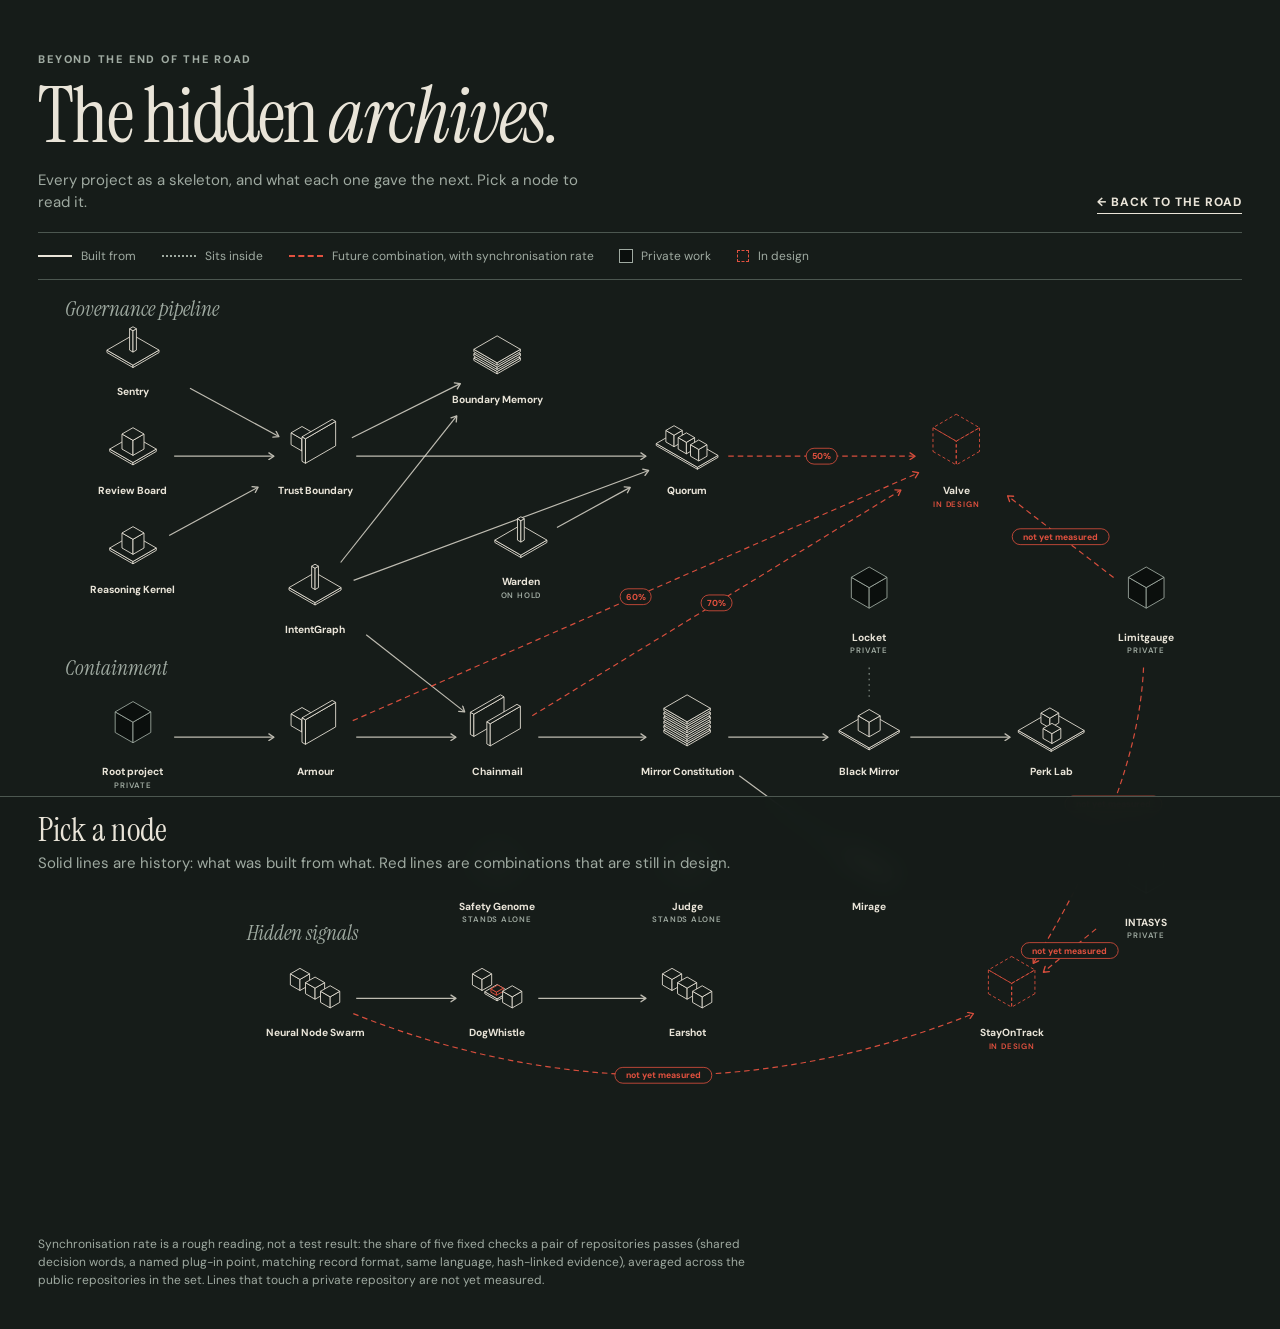
==== commit 00f88a1f: "Archives: label unpublished work as private instead of closed Co-Authored-By: Claude Fable 5.2 <nore" ====
--- a/archives/index.html
+++ b/archives/index.html
@@ -40,7 +40,7 @@
 </style></head><body>
 <div class="wrap"><header><div><p class="kicker">Beyond the end of the road</p><h1>The hidden <em>archives.</em></h1>
 <p class="lede">Every project as a skeleton, and what each one gave the next. Pick a node to read it.</p></div><a class="back" href="../">← Back to the road</a></header>
-<div class="legend"><span><i></i>Built from</span><span><i class="dot"></i>Sits inside</span><span><i class="red"></i>Future combination, with synchronisation rate</span><span><i class="sq"></i>Closed</span><span><i class="pl"></i>In design</span></div></div>
+<div class="legend"><span><i></i>Built from</span><span><i class="dot"></i>Sits inside</span><span><i class="red"></i>Future combination, with synchronisation rate</span><span><i class="sq"></i>Private work</span><span><i class="pl"></i>In design</span></div></div>
 <div class="wrap"><div class="stage"><svg class="map" viewBox="0 0 1520 1040" role="group" aria-label="Map of how the projects connect">
 <defs><marker id="arr" viewBox="0 0 10 10" refX="8" refY="5" markerWidth="7" markerHeight="7" orient="auto"><path d="M2 1L8 5L2 9" fill="none" stroke="#E9E4D8" stroke-width="1.6" stroke-linecap="round" stroke-linejoin="round"/></marker>
 <marker id="arr-red" viewBox="0 0 10 10" refX="8" refY="5" markerWidth="7" markerHeight="7" orient="auto"><path d="M2 1L8 5L2 9" fill="none" stroke="#E2513F" stroke-width="1.6" stroke-linecap="round" stroke-linejoin="round"/></marker></defs>
@@ -78,26 +78,26 @@
 <g class="node open" tabindex="0" role="button" aria-label="IntentGraph: Looks for a rejected objective returning in different words." data-key="intent" data-name="IntentGraph" data-note="Looks for a rejected objective returning in different words." data-href="https://github.com/Rick-Clinton-jpg/intent-layer" data-tag="" style="--i:5"><circle class="hit" cx="350" cy="390" r="56"/><polygon class="bone " points="317.1,384.0 350.0,403.0 350.0,400.0 317.1,381.0"/><polygon class="bone " points="382.9,384.0 350.0,403.0 350.0,400.0 382.9,381.0"/><polygon class="bone " points="350.0,362.0 382.9,381.0 350.0,400.0 317.1,381.0"/><polygon class="bone " points="345.7,381.0 350.0,383.5 350.0,356.5 345.7,354.0"/><polygon class="bone " points="354.3,381.0 350.0,383.5 350.0,356.5 354.3,354.0"/><polygon class="bone " points="350.0,351.5 354.3,354.0 350.0,356.5 345.7,354.0"/><text class="name" x="350" y="438" text-anchor="middle">IntentGraph</text></g>
 <g class="node open" tabindex="0" role="button" aria-label="Warden: A direction-finding experiment that failed its main test." data-key="warden" data-name="Warden" data-note="A direction-finding experiment that failed its main test." data-href="https://github.com/Rick-Clinton-jpg/warden" data-tag="on hold" style="--i:6"><circle class="hit" cx="610" cy="330" r="56"/><polygon class="bone " points="577.1,324.0 610.0,343.0 610.0,340.0 577.1,321.0"/><polygon class="bone " points="642.9,324.0 610.0,343.0 610.0,340.0 642.9,321.0"/><polygon class="bone " points="610.0,302.0 642.9,321.0 610.0,340.0 577.1,321.0"/><polygon class="bone " points="605.7,321.0 610.0,323.5 610.0,296.5 605.7,294.0"/><polygon class="bone " points="614.3,321.0 610.0,323.5 610.0,296.5 614.3,294.0"/><polygon class="bone " points="610.0,291.5 614.3,294.0 610.0,296.5 605.7,294.0"/><text class="name" x="610" y="378" text-anchor="middle">Warden</text><text class="tag" x="610" y="394" text-anchor="middle">on hold</text></g>
 <g class="node open" tabindex="0" role="button" aria-label="Quorum: A code-writing agent can propose a patch; the gate decides what happens next. Runs the earlier checks as one pipeline." data-key="quorum" data-name="Quorum" data-note="A code-writing agent can propose a patch; the gate decides what happens next. Runs the earlier checks as one pipeline." data-href="https://github.com/Rick-Clinton-jpg/Quorum" data-tag="" style="--i:7"><circle class="hit" cx="820" cy="215" r="56"/><polygon class="bone " points="781.0,201.5 833.0,231.5 833.0,229.0 781.0,199.0"/><polygon class="bone " points="859.0,216.5 833.0,231.5 833.0,229.0 859.0,214.0"/><polygon class="bone " points="807.0,184.0 859.0,214.0 833.0,229.0 781.0,199.0"/><polygon class="bone " points="793.2,197.0 803.5,203.0 803.5,188.5 793.2,182.5"/><polygon class="bone " points="813.9,197.0 803.5,203.0 803.5,188.5 813.9,182.5"/><polygon class="bone " points="803.5,176.5 813.9,182.5 803.5,188.5 793.2,182.5"/><polygon class="bone " points="808.7,206.0 819.1,212.0 819.1,197.5 808.7,191.5"/><polygon class="bone " points="829.5,206.0 819.1,212.0 819.1,197.5 829.5,191.5"/><polygon class="bone " points="819.1,185.5 829.5,191.5 819.1,197.5 808.7,191.5"/><polygon class="bone " points="824.3,215.0 834.7,221.0 834.7,206.5 824.3,200.5"/><polygon class="bone " points="845.1,215.0 834.7,221.0 834.7,206.5 845.1,200.5"/><polygon class="bone " points="834.7,194.5 845.1,200.5 834.7,206.5 824.3,200.5"/><text class="name" x="820" y="263" text-anchor="middle">Quorum</text></g>
-<g class="node closed" tabindex="0" role="button" aria-label="Root project: A local model that could edit one small folder of its own skills. Every edit had to pass a gate. The gate became Armour." data-key="root" data-name="Root project" data-note="A local model that could edit one small folder of its own skills. Every edit had to pass a gate. The gate became Armour." data-href="" data-tag="closed" style="--i:8"><circle class="hit" cx="120" cy="570" r="56"/><polygon class="bone shut" points="97.5,564.0 120.0,577.0 120.0,551.0 97.5,538.0"/><polygon class="bone shut" points="142.5,564.0 120.0,577.0 120.0,551.0 142.5,538.0"/><polygon class="bone shut" points="120.0,525.0 142.5,538.0 120.0,551.0 97.5,538.0"/><text class="name" x="120" y="618" text-anchor="middle">Root project</text><text class="tag" x="120" y="634" text-anchor="middle">closed</text></g>
+<g class="node closed" tabindex="0" role="button" aria-label="Root project: A local model that could edit one small folder of its own skills. Every edit had to pass a gate. The gate became Armour." data-key="root" data-name="Root project" data-note="A local model that could edit one small folder of its own skills. Every edit had to pass a gate. The gate became Armour." data-href="" data-tag="private" style="--i:8"><circle class="hit" cx="120" cy="570" r="56"/><polygon class="bone shut" points="97.5,564.0 120.0,577.0 120.0,551.0 97.5,538.0"/><polygon class="bone shut" points="142.5,564.0 120.0,577.0 120.0,551.0 142.5,538.0"/><polygon class="bone shut" points="120.0,525.0 142.5,538.0 120.0,551.0 97.5,538.0"/><text class="name" x="120" y="618" text-anchor="middle">Root project</text><text class="tag" x="120" y="634" text-anchor="middle">private</text></g>
 <g class="node open" tabindex="0" role="button" aria-label="Armour: A decision before an agent action, made outside the agent." data-key="armour" data-name="Armour" data-note="A decision before an agent action, made outside the agent." data-href="https://github.com/Rick-Clinton-jpg/Armour" data-tag="" style="--i:9"><circle class="hit" cx="350" cy="570" r="56"/><polygon class="bone " points="319.7,555.5 333.5,563.5 333.5,548.5 319.7,540.5"/><polygon class="bone " points="347.4,555.5 333.5,563.5 333.5,548.5 347.4,540.5"/><polygon class="bone " points="333.5,532.5 347.4,540.5 333.5,548.5 319.7,540.5"/><polygon class="bone " points="333.5,576.5 337.9,579.0 337.9,548.0 333.5,545.5"/><polygon class="bone " points="376.0,557.0 337.9,579.0 337.9,548.0 376.0,526.0"/><polygon class="bone " points="371.6,523.5 376.0,526.0 337.9,548.0 333.5,545.5"/><text class="name" x="350" y="618" text-anchor="middle">Armour</text></g>
 <g class="node open" tabindex="0" role="button" aria-label="Chainmail: A boundary for authority across many agents. The same idea as Armour, at a larger scope." data-key="chainmail" data-name="Chainmail" data-note="A boundary for authority across many agents. The same idea as Armour, at a larger scope." data-href="https://github.com/Rick-Clinton-jpg/Chainmail" data-tag="" style="--i:10"><circle class="hit" cx="580" cy="570" r="56"/><polygon class="bone " points="546.2,566.5 550.6,569.0 550.6,541.0 546.2,538.5"/><polygon class="bone " points="588.7,547.0 550.6,569.0 550.6,541.0 588.7,519.0"/><polygon class="bone " points="584.3,516.5 588.7,519.0 550.6,541.0 546.2,538.5"/><polygon class="bone " points="567.0,578.5 571.3,581.0 571.3,553.0 567.0,550.5"/><polygon class="bone " points="609.4,559.0 571.3,581.0 571.3,553.0 609.4,531.0"/><polygon class="bone " points="605.1,528.5 609.4,531.0 571.3,553.0 567.0,550.5"/><text class="name" x="580" y="618" text-anchor="middle">Chainmail</text></g>
 <g class="node open" tabindex="0" role="button" aria-label="Mirror Constitution: Turns containment rules into executable checks. Six articles." data-key="constitution" data-name="Mirror Constitution" data-note="Turns containment rules into executable checks. Six articles." data-href="https://github.com/Rick-Clinton-jpg/Mirror-Constitution" data-tag="" style="--i:11"><circle class="hit" cx="820" cy="570" r="56"/><polygon class="bone " points="790.6,564.0 820.0,581.0 820.0,578.0 790.6,561.0"/><polygon class="bone " points="849.4,564.0 820.0,581.0 820.0,578.0 849.4,561.0"/><polygon class="bone " points="820.0,544.0 849.4,561.0 820.0,578.0 790.6,561.0"/><polygon class="bone " points="790.6,558.5 820.0,575.5 820.0,572.5 790.6,555.5"/><polygon class="bone " points="849.4,558.5 820.0,575.5 820.0,572.5 849.4,555.5"/><polygon class="bone " points="820.0,538.5 849.4,555.5 820.0,572.5 790.6,555.5"/><polygon class="bone " points="790.6,553.0 820.0,570.0 820.0,567.0 790.6,550.0"/><polygon class="bone " points="849.4,553.0 820.0,570.0 820.0,567.0 849.4,550.0"/><polygon class="bone " points="820.0,533.0 849.4,550.0 820.0,567.0 790.6,550.0"/><polygon class="bone " points="790.6,547.5 820.0,564.5 820.0,561.5 790.6,544.5"/><polygon class="bone " points="849.4,547.5 820.0,564.5 820.0,561.5 849.4,544.5"/><polygon class="bone " points="820.0,527.5 849.4,544.5 820.0,561.5 790.6,544.5"/><polygon class="bone " points="790.6,542.0 820.0,559.0 820.0,556.0 790.6,539.0"/><polygon class="bone " points="849.4,542.0 820.0,559.0 820.0,556.0 849.4,539.0"/><polygon class="bone " points="820.0,522.0 849.4,539.0 820.0,556.0 790.6,539.0"/><polygon class="bone " points="790.6,536.5 820.0,553.5 820.0,550.5 790.6,533.5"/><polygon class="bone " points="849.4,536.5 820.0,553.5 820.0,550.5 849.4,533.5"/><polygon class="bone " points="820.0,516.5 849.4,533.5 820.0,550.5 790.6,533.5"/><text class="name" x="820" y="618" text-anchor="middle">Mirror Constitution</text></g>
 <g class="node open" tabindex="0" role="button" aria-label="Black Mirror: A Linux research prototype for observing agent actions under containment." data-key="blackmirror" data-name="Black Mirror" data-note="A Linux research prototype for observing agent actions under containment." data-href="https://github.com/Rick-Clinton-jpg/Black-Mirror" data-tag="" style="--i:12"><circle class="hit" cx="1050" cy="570" r="56"/><polygon class="bone " points="1011.9,564.0 1050.0,586.0 1050.0,583.5 1011.9,561.5"/><polygon class="bone " points="1088.1,564.0 1050.0,586.0 1050.0,583.5 1088.1,561.5"/><polygon class="bone " points="1050.0,539.5 1088.1,561.5 1050.0,583.5 1011.9,561.5"/><polygon class="bone " points="1036.1,561.5 1050.0,569.5 1050.0,551.0 1036.1,543.0"/><polygon class="bone " points="1063.9,561.5 1050.0,569.5 1050.0,551.0 1063.9,543.0"/><polygon class="bone " points="1050.0,535.0 1063.9,543.0 1050.0,551.0 1036.1,543.0"/><text class="name" x="1050" y="618" text-anchor="middle">Black Mirror</text></g>
 <g class="node open" tabindex="0" role="button" aria-label="Perk Lab: What does an agent do when resources appear, become useful, then vanish?" data-key="perk" data-name="Perk Lab" data-note="What does an agent do when resources appear, become useful, then vanish?" data-href="https://github.com/Rick-Clinton-jpg/Black-Mirror-Perk-Lab" data-tag="" style="--i:13"><circle class="hit" cx="1280" cy="570" r="56"/><polygon class="bone " points="1238.4,564.0 1280.0,588.0 1280.0,585.5 1238.4,561.5"/><polygon class="bone " points="1321.6,564.0 1280.0,588.0 1280.0,585.5 1321.6,561.5"/><polygon class="bone " points="1280.0,537.5 1321.6,561.5 1280.0,585.5 1238.4,561.5"/><polygon class="bone " points="1267.0,552.0 1278.3,558.5 1278.3,546.0 1267.0,539.5"/><polygon class="bone " points="1289.5,552.0 1278.3,558.5 1278.3,546.0 1289.5,539.5"/><polygon class="bone " points="1278.3,533.0 1289.5,539.5 1278.3,546.0 1267.0,539.5"/><polygon class="bone " points="1269.6,571.5 1280.9,578.0 1280.9,565.5 1269.6,559.0"/><polygon class="bone " points="1292.1,571.5 1280.9,578.0 1280.9,565.5 1292.1,559.0"/><polygon class="bone " points="1280.9,552.5 1292.1,559.0 1280.9,565.5 1269.6,559.0"/><text class="name" x="1280" y="618" text-anchor="middle">Perk Lab</text></g>
 <g class="node open" tabindex="0" role="button" aria-label="Mirage: Containment evidence that a reviewer can inspect without trusting the lab that ran the test. Same root as Black Mirror, a different surface." data-key="mirage" data-name="Mirage" data-note="Containment evidence that a reviewer can inspect without trusting the lab that ran the test. Same root as Black Mirror, a different surface." data-href="https://github.com/Rick-Clinton-jpg/Mirage" data-tag="" style="--i:14"><circle class="hit" cx="1050" cy="740" r="56"/><polygon class="bone " points="1015.4,723.0 1030.9,732.0 1030.9,729.5 1015.4,720.5"/><polygon class="bone " points="1046.5,723.0 1030.9,732.0 1030.9,729.5 1046.5,720.5"/><polygon class="bone " points="1030.9,711.5 1046.5,720.5 1030.9,729.5 1015.4,720.5"/><polygon class="bone " points="1024.0,720.5 1030.9,724.5 1030.9,714.0 1024.0,710.0"/><polygon class="bone " points="1037.9,720.5 1030.9,724.5 1030.9,714.0 1037.9,710.0"/><polygon class="bone " points="1030.9,706.0 1037.9,710.0 1030.9,714.0 1024.0,710.0"/><polygon class="bone " points="1034.4,734.0 1050.0,743.0 1050.0,740.5 1034.4,731.5"/><polygon class="bone " points="1065.6,734.0 1050.0,743.0 1050.0,740.5 1065.6,731.5"/><polygon class="bone " points="1050.0,722.5 1065.6,731.5 1050.0,740.5 1034.4,731.5"/><polygon class="bone " points="1043.1,731.5 1050.0,735.5 1050.0,725.0 1043.1,721.0"/><polygon class="bone " points="1056.9,731.5 1050.0,735.5 1050.0,725.0 1056.9,721.0"/><polygon class="bone " points="1050.0,717.0 1056.9,721.0 1050.0,725.0 1043.1,721.0"/><polygon class="bone " points="1053.5,745.0 1069.1,754.0 1069.1,751.5 1053.5,742.5"/><polygon class="bone " points="1084.6,745.0 1069.1,754.0 1069.1,751.5 1084.6,742.5"/><polygon class="bone " points="1069.1,733.5 1084.6,742.5 1069.1,751.5 1053.5,742.5"/><polygon class="bone " points="1062.1,742.5 1069.1,746.5 1069.1,736.0 1062.1,732.0"/><polygon class="bone " points="1076.0,742.5 1069.1,746.5 1069.1,736.0 1076.0,732.0"/><polygon class="bone " points="1069.1,728.0 1076.0,732.0 1069.1,736.0 1062.1,732.0"/><text class="name" x="1050" y="788" text-anchor="middle">Mirage</text></g>
-<g class="node closed" tabindex="0" role="button" aria-label="Locket: The watcher on the host side." data-key="locket" data-name="Locket" data-note="The watcher on the host side." data-href="" data-tag="closed" style="--i:15"><circle class="hit" cx="1050" cy="400" r="56"/><polygon class="bone shut" points="1027.5,394.0 1050.0,407.0 1050.0,381.0 1027.5,368.0"/><polygon class="bone shut" points="1072.5,394.0 1050.0,407.0 1050.0,381.0 1072.5,368.0"/><polygon class="bone shut" points="1050.0,355.0 1072.5,368.0 1050.0,381.0 1027.5,368.0"/><text class="name" x="1050" y="448" text-anchor="middle">Locket</text><text class="tag" x="1050" y="464" text-anchor="middle">closed</text></g>
+<g class="node closed" tabindex="0" role="button" aria-label="Locket: The watcher on the host side." data-key="locket" data-name="Locket" data-note="The watcher on the host side." data-href="" data-tag="private" style="--i:15"><circle class="hit" cx="1050" cy="400" r="56"/><polygon class="bone shut" points="1027.5,394.0 1050.0,407.0 1050.0,381.0 1027.5,368.0"/><polygon class="bone shut" points="1072.5,394.0 1050.0,407.0 1050.0,381.0 1072.5,368.0"/><polygon class="bone shut" points="1050.0,355.0 1072.5,368.0 1050.0,381.0 1027.5,368.0"/><text class="name" x="1050" y="448" text-anchor="middle">Locket</text><text class="tag" x="1050" y="464" text-anchor="middle">private</text></g>
 <g class="node open" tabindex="0" role="button" aria-label="Judge: Checks an action without seeing the agent’s claimed goal. Built out of necessity." data-key="judge" data-name="Judge" data-note="Checks an action without seeing the agent’s claimed goal. Built out of necessity." data-href="https://github.com/Rick-Clinton-jpg/Judge" data-tag="stands alone" style="--i:16"><circle class="hit" cx="820" cy="740" r="56"/><polygon class="bone " points="790.6,734.0 820.0,751.0 820.0,748.0 790.6,731.0"/><polygon class="bone " points="849.4,734.0 820.0,751.0 820.0,748.0 849.4,731.0"/><polygon class="bone " points="820.0,714.0 849.4,731.0 820.0,748.0 790.6,731.0"/><polygon class="bone " points="806.1,731.0 820.0,739.0 820.0,720.0 806.1,712.0"/><polygon class="bone " points="833.9,731.0 820.0,739.0 820.0,720.0 833.9,712.0"/><polygon class="bone " points="820.0,704.0 833.9,712.0 820.0,720.0 806.1,712.0"/><text class="name" x="820" y="788" text-anchor="middle">Judge</text><text class="tag" x="820" y="804" text-anchor="middle">stands alone</text></g>
 <g class="node open" tabindex="0" role="button" aria-label="Safety Genome: Asks whether a repaired candidate still carries the rejected defect. Built out of necessity." data-key="genome" data-name="Safety Genome" data-note="Asks whether a repaired candidate still carries the rejected defect. Built out of necessity." data-href="https://github.com/Rick-Clinton-jpg/Safety-Genome" data-tag="stands alone" style="--i:17"><circle class="hit" cx="580" cy="740" r="56"/><polygon class="bone " points="550.6,734.0 580.0,751.0 580.0,748.0 550.6,731.0"/><polygon class="bone " points="609.4,734.0 580.0,751.0 580.0,748.0 609.4,731.0"/><polygon class="bone " points="580.0,714.0 609.4,731.0 580.0,748.0 550.6,731.0"/><polygon class="bone " points="566.1,731.0 580.0,739.0 580.0,720.0 566.1,712.0"/><polygon class="bone " points="593.9,731.0 580.0,739.0 580.0,720.0 593.9,712.0"/><polygon class="bone " points="580.0,704.0 593.9,712.0 580.0,720.0 566.1,712.0"/><text class="name" x="580" y="788" text-anchor="middle">Safety Genome</text><text class="tag" x="580" y="804" text-anchor="middle">stands alone</text></g>
 <g class="node open" tabindex="0" role="button" aria-label="Neural Node Swarm: Makes each agent node expire after exactly three rounds." data-key="swarm" data-name="Neural Node Swarm" data-note="Makes each agent node expire after exactly three rounds." data-href="https://github.com/Rick-Clinton-jpg/Neural-Node-Swarm-" data-tag="" style="--i:18"><circle class="hit" cx="350" cy="900" r="56"/><polygon class="bone " points="318.8,883.0 330.9,890.0 330.9,876.0 318.8,869.0"/><polygon class="bone " points="343.1,883.0 330.9,890.0 330.9,876.0 343.1,869.0"/><polygon class="bone " points="330.9,862.0 343.1,869.0 330.9,876.0 318.8,869.0"/><polygon class="bone " points="337.9,894.0 350.0,901.0 350.0,887.0 337.9,880.0"/><polygon class="bone " points="362.1,894.0 350.0,901.0 350.0,887.0 362.1,880.0"/><polygon class="bone " points="350.0,873.0 362.1,880.0 350.0,887.0 337.9,880.0"/><polygon class="bone " points="356.9,905.0 369.1,912.0 369.1,898.0 356.9,891.0"/><polygon class="bone " points="381.2,905.0 369.1,912.0 369.1,898.0 381.2,891.0"/><polygon class="bone " points="369.1,884.0 381.2,891.0 369.1,898.0 356.9,891.0"/><text class="name" x="350" y="948" text-anchor="middle">Neural Node Swarm</text></g>
 <g class="node open" tabindex="0" role="button" aria-label="DogWhistle: Can a valid agent handoff carry a hidden signal that only one listener acts on?" data-key="dogwhistle" data-name="DogWhistle" data-note="Can a valid agent handoff carry a hidden signal that only one listener acts on?" data-href="https://github.com/Rick-Clinton-jpg/DogWhistle" data-tag="" style="--i:19"><circle class="hit" cx="580" cy="900" r="56"/><polygon class="bone " points="548.8,883.0 560.9,890.0 560.9,876.0 548.8,869.0"/><polygon class="bone " points="573.1,883.0 560.9,890.0 560.9,876.0 573.1,869.0"/><polygon class="bone " points="560.9,862.0 573.1,869.0 560.9,876.0 548.8,869.0"/><polygon class="bone " points="564.4,894.0 580.0,903.0 580.0,900.5 564.4,891.5"/><polygon class="bone " points="595.6,894.0 580.0,903.0 580.0,900.5 595.6,891.5"/><polygon class="bone " points="580.0,882.5 595.6,891.5 580.0,900.5 564.4,891.5"/><polygon class="bone hot" points="572.2,892.0 579.1,896.0 579.1,892.0 572.2,888.0"/><polygon class="bone hot" points="587.8,891.0 579.1,896.0 579.1,892.0 587.8,887.0"/><polygon class="bone hot" points="580.9,883.0 587.8,887.0 579.1,892.0 572.2,888.0"/><polygon class="bone " points="586.9,905.0 599.1,912.0 599.1,898.0 586.9,891.0"/><polygon class="bone " points="611.2,905.0 599.1,912.0 599.1,898.0 611.2,891.0"/><polygon class="bone " points="599.1,884.0 611.2,891.0 599.1,898.0 586.9,891.0"/><text class="name" x="580" y="948" text-anchor="middle">DogWhistle</text></g>
 <g class="node open" tabindex="0" role="button" aria-label="Earshot: How far down a chain of agents does a hidden signal stay within earshot, and can oversight still hear it?" data-key="earshot" data-name="Earshot" data-note="How far down a chain of agents does a hidden signal stay within earshot, and can oversight still hear it?" data-href="https://github.com/Rick-Clinton-jpg/Earshot" data-tag="" style="--i:20"><circle class="hit" cx="820" cy="900" r="56"/><polygon class="bone " points="788.8,883.0 800.9,890.0 800.9,876.0 788.8,869.0"/><polygon class="bone " points="813.1,883.0 800.9,890.0 800.9,876.0 813.1,869.0"/><polygon class="bone " points="800.9,862.0 813.1,869.0 800.9,876.0 788.8,869.0"/><polygon class="bone " points="807.9,894.0 820.0,901.0 820.0,887.0 807.9,880.0"/><polygon class="bone " points="832.1,894.0 820.0,901.0 820.0,887.0 832.1,880.0"/><polygon class="bone " points="820.0,873.0 832.1,880.0 820.0,887.0 807.9,880.0"/><polygon class="bone " points="826.9,905.0 839.1,912.0 839.1,898.0 826.9,891.0"/><polygon class="bone " points="851.2,905.0 839.1,912.0 839.1,898.0 851.2,891.0"/><polygon class="bone " points="839.1,884.0 851.2,891.0 839.1,898.0 826.9,891.0"/><text class="name" x="820" y="948" text-anchor="middle">Earshot</text></g>
-<g class="node closed" tabindex="0" role="button" aria-label="Limitgauge: Checks the action, not the promise." data-key="limitgauge" data-name="Limitgauge" data-note="Checks the action, not the promise." data-href="" data-tag="closed" style="--i:21"><circle class="hit" cx="1400" cy="400" r="56"/><polygon class="bone shut" points="1377.5,394.0 1400.0,407.0 1400.0,381.0 1377.5,368.0"/><polygon class="bone shut" points="1422.5,394.0 1400.0,407.0 1400.0,381.0 1422.5,368.0"/><polygon class="bone shut" points="1400.0,355.0 1422.5,368.0 1400.0,381.0 1377.5,368.0"/><text class="name" x="1400" y="448" text-anchor="middle">Limitgauge</text><text class="tag" x="1400" y="464" text-anchor="middle">closed</text></g>
-<g class="node closed" tabindex="0" role="button" aria-label="INTASYS: Agree on the intent before anything is built." data-key="intasys" data-name="INTASYS" data-note="Agree on the intent before anything is built." data-href="" data-tag="closed" style="--i:22"><circle class="hit" cx="1400" cy="760" r="56"/><polygon class="bone shut" points="1377.5,754.0 1400.0,767.0 1400.0,741.0 1377.5,728.0"/><polygon class="bone shut" points="1422.5,754.0 1400.0,767.0 1400.0,741.0 1422.5,728.0"/><polygon class="bone shut" points="1400.0,715.0 1422.5,728.0 1400.0,741.0 1377.5,728.0"/><text class="name" x="1400" y="808" text-anchor="middle">INTASYS</text><text class="tag" x="1400" y="824" text-anchor="middle">closed</text></g>
+<g class="node closed" tabindex="0" role="button" aria-label="Limitgauge: Checks the action, not the promise." data-key="limitgauge" data-name="Limitgauge" data-note="Checks the action, not the promise." data-href="" data-tag="private" style="--i:21"><circle class="hit" cx="1400" cy="400" r="56"/><polygon class="bone shut" points="1377.5,394.0 1400.0,407.0 1400.0,381.0 1377.5,368.0"/><polygon class="bone shut" points="1422.5,394.0 1400.0,407.0 1400.0,381.0 1422.5,368.0"/><polygon class="bone shut" points="1400.0,355.0 1422.5,368.0 1400.0,381.0 1377.5,368.0"/><text class="name" x="1400" y="448" text-anchor="middle">Limitgauge</text><text class="tag" x="1400" y="464" text-anchor="middle">private</text></g>
+<g class="node closed" tabindex="0" role="button" aria-label="INTASYS: Agree on the intent before anything is built." data-key="intasys" data-name="INTASYS" data-note="Agree on the intent before anything is built." data-href="" data-tag="private" style="--i:22"><circle class="hit" cx="1400" cy="760" r="56"/><polygon class="bone shut" points="1377.5,754.0 1400.0,767.0 1400.0,741.0 1377.5,728.0"/><polygon class="bone shut" points="1422.5,754.0 1400.0,767.0 1400.0,741.0 1422.5,728.0"/><polygon class="bone shut" points="1400.0,715.0 1422.5,728.0 1400.0,741.0 1377.5,728.0"/><text class="name" x="1400" y="808" text-anchor="middle">INTASYS</text><text class="tag" x="1400" y="824" text-anchor="middle">private</text></g>
 <g class="node plan" tabindex="0" role="button" aria-label="Valve: A future combination of Quorum, Armour, Chainmail and Limitgauge." data-key="valve" data-name="Valve" data-note="A future combination of Quorum, Armour, Chainmail and Limitgauge." data-href="" data-tag="in design" style="--i:23"><circle class="hit" cx="1160" cy="215" r="56"/><polygon class="bone plan" points="1130.6,209.0 1160.0,226.0 1160.0,196.0 1130.6,179.0"/><polygon class="bone plan" points="1189.4,209.0 1160.0,226.0 1160.0,196.0 1189.4,179.0"/><polygon class="bone plan" points="1160.0,162.0 1189.4,179.0 1160.0,196.0 1130.6,179.0"/><text class="name" x="1160" y="263" text-anchor="middle">Valve</text><text class="tag" x="1160" y="279" text-anchor="middle">in design</text></g>
 <g class="node plan" tabindex="0" role="button" aria-label="StayOnTrack: Coordinates short-lived AI workers around a stable, user-approved roadmap." data-key="stayontrack" data-name="StayOnTrack" data-note="Coordinates short-lived AI workers around a stable, user-approved roadmap." data-href="" data-tag="in design" style="--i:24"><circle class="hit" cx="1230" cy="900" r="56"/><polygon class="bone plan" points="1200.6,894.0 1230.0,911.0 1230.0,881.0 1200.6,864.0"/><polygon class="bone plan" points="1259.4,894.0 1230.0,911.0 1230.0,881.0 1259.4,864.0"/><polygon class="bone plan" points="1230.0,847.0 1259.4,864.0 1230.0,881.0 1200.6,864.0"/><text class="name" x="1230" y="948" text-anchor="middle">StayOnTrack</text><text class="tag" x="1230" y="964" text-anchor="middle">in design</text></g>
 </svg></div></div>
 <div class="readout" aria-live="polite"><div class="wrap"><div><h2 id="r-name">Pick a node<small id="r-tag"></small></h2><p id="r-note">Solid lines are history: what was built from what. Red lines are combinations that are still in design.</p></div><a id="r-link" href="#" target="_blank" rel="noopener" hidden>Open repository ↗</a></div></div>
-<div class="wrap"><footer>Synchronisation rate is a rough reading, not a test result: the share of five fixed checks a pair of repositories passes (shared decision words, a named plug-in point, matching record format, same language, hash-linked evidence), averaged across the public repositories in the set. Lines that touch a closed repository are not yet measured.</footer></div>
+<div class="wrap"><footer>Synchronisation rate is a rough reading, not a test result: the share of five fixed checks a pair of repositories passes (shared decision words, a named plug-in point, matching record format, same language, hash-linked evidence), averaged across the public repositories in the set. Lines that touch a private repository are not yet measured.</footer></div>
 <script>
 (() => {
   const map = document.querySelector('.map'), nodes = Array.from(map.querySelectorAll('.node'));
